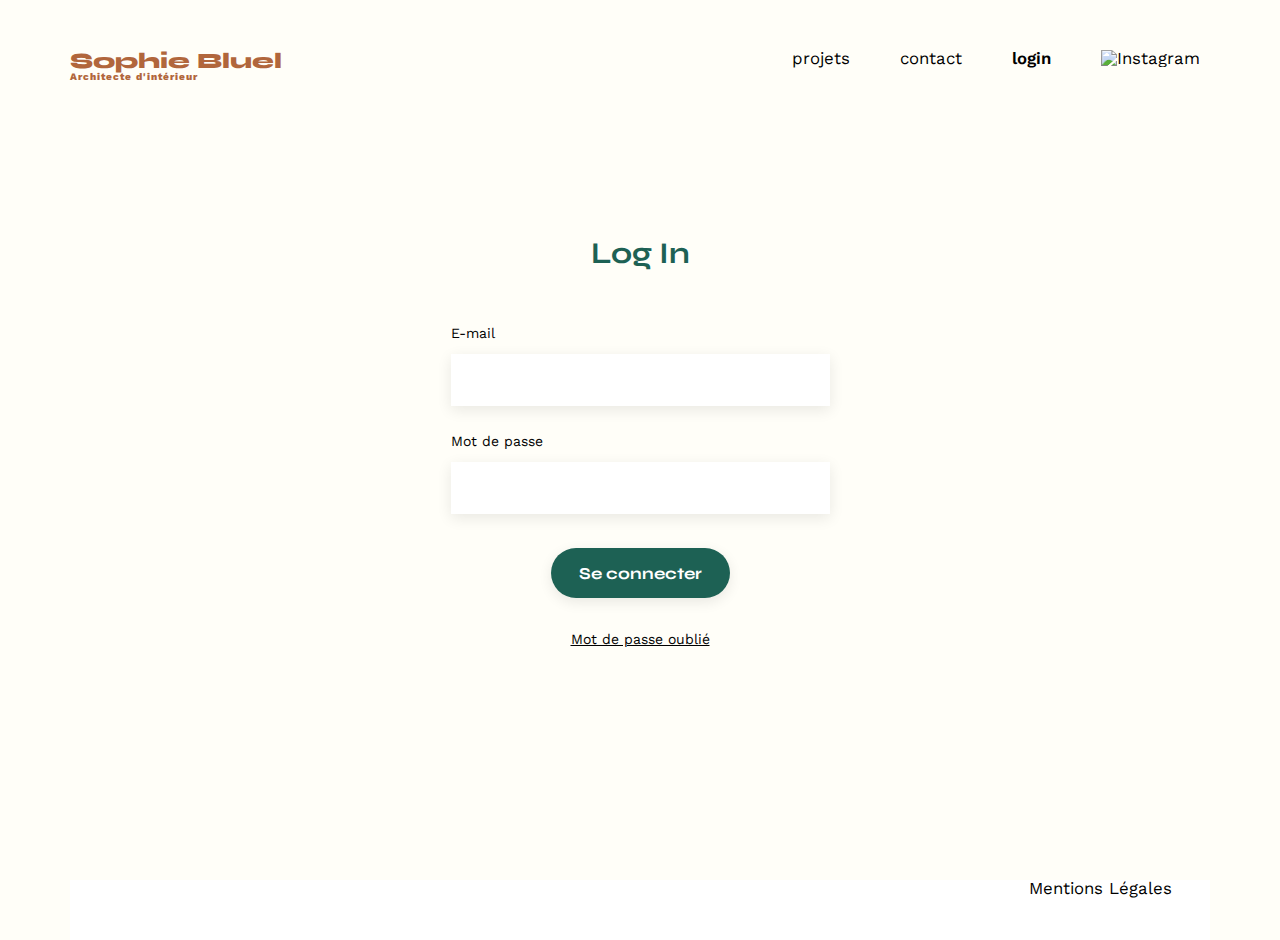
==== FrontEnd/login.html @ 5aa2f25e "Optimisation filtre et gallery, + integration page login" ====
<!DOCTYPE html>
<html lang="fr">
<head>
	<meta charset="UTF-8">
	<title>Sophie Bluel - Architecte d'intérieur</title>
	<meta name="viewport" content="width=device-width, initial-scale=1.0">
	<link rel="preconnect" href="https://fonts.googleapis.com">
	<link rel="preconnect" href="https://fonts.gstatic.com" crossorigin>
	<link href="https://fonts.googleapis.com/css2?family=Syne:wght@700;800&family=Work+Sans&display=swap" rel="stylesheet">
	<meta name="description" content="">
	<link rel="stylesheet" href="./assets/style.css">
	<link rel="stylesheet" href="./assets/login.css">
</head>
<body>
<header>
	<h1>Sophie Bluel <span>Architecte d'intérieur</span></h1>
	<nav>
		<ul>
			<li><a href="index.html">projets</a></li>
			<li>contact</li>
			<li><a class="loginNav" href="login.html">login</a></li>
			<li><img src="./assets/icons/instagram.png" alt="Instagram"></li>
		</ul>
	</nav>
</header>
<main>
    <section class="login" id="login">
        <h2>Log In</h2>
        <form action="#" method="post">
            <label for="email">E-mail</label>
            <input type="email" name="email">
            <label for="password">Mot de passe</label>
            <input type="password" name="password">
            <input type="submit" id="submit-btn" value="Se connecter">
        </form>
        <a href="#">Mot de passe oublié</a>
    </section>
</main>

<footer>
	<nav>
		<ul>
			<li>Mentions Légales</li>
		</ul>
	</nav>
</footer>
<script src="scripts/login.js"></script>
</body>
</html>
---- FrontEnd/assets/style.css ----
/* http://meyerweb.com/eric/tools/css/reset/
   v2.0 | 20110126
   License: none (public domain)
*/

html, body, div, span, applet, object, iframe,
h1, h2, h3, h4, h5, h6, p, blockquote, pre,
a, abbr, acronym, address, big, cite, code,
del, dfn, em, img, ins, kbd, q, s, samp,
small, strike, strong, sub, sup, tt, var,
b, u, i, center,
dl, dt, dd, ol, ul, li,
fieldset, form, label, legend,
table, caption, tbody, tfoot, thead, tr, th, td,
article, aside, canvas, details, embed,
figure, figcaption, footer, header, hgroup,
menu, nav, output, ruby, section, summary,
time, mark, audio, video {
	margin: 0;
	padding: 0;
	border: 0;
	font-size: 100%;
	font: inherit;
	vertical-align: baseline;
}
/* HTML5 display-role reset for older browsers */
article, aside, details, figcaption, figure,
footer, header, hgroup, menu, nav, section {
	display: block;
}
body {
	line-height: 1;
}
ol, ul {
	list-style: none;
}
blockquote, q {
	quotes: none;
}
blockquote:before, blockquote:after,
q:before, q:after {
	content: '';
	content: none;
}
table {
	border-collapse: collapse;
	border-spacing: 0;
}
/** end reset css**/
body {
	max-width: 1140px;
	margin:auto;
	font-family: 'Work Sans' ;
	font-size: 14px;
	background: #FFFEF8;
}
header {
	display: flex;
	justify-content: space-between;
	margin: 50px 0
}
section {
	margin: 50px 0
}

h1{
	display: flex;
	flex-direction: column;
	font-family: 'Syne';
	font-size: 22px;
	font-weight: 800;
	color: #B1663C
}

h1 > span {
	font-family: 'Work Sans';
	font-size:10px;
	letter-spacing: 0.1em;
;
}

h2{
	font-family: 'Syne';
	font-weight: 700;
	font-size: 30px;
	color: #1D6154
}
nav ul {
	display: flex;
	align-items: center;
	list-style-type: none;
	gap: 30px;

}
nav li {
	padding: 0 10px;
	font-size: 1.2em;
}

li:hover {
	color: #B1663C;
}
#introduction {
	display: flex;
	align-items: center;
}
#introduction figure {
	flex: 1
}
#introduction img {
	display: block;
	margin: auto;
	width: 80%;
}

#introduction article {
	flex: 1
}
#introduction h2 {
	margin-bottom: 1em;
}

#introduction p {
	margin-bottom: 0.5em;
}
#portfolio h2 {
	text-align: center;
	margin-bottom: 2em;
}
.gallery {
	width: 100%;
	display: grid;
	grid-template-columns: 1fr 1fr 1fr;
	grid-column-gap: 20px;
	grid-row-gap: 20px;
}

.gallery img {
	width: 100%;

}
#contact, #login{
	width: 50%;
	margin: auto;
}
#contact , #login > * {
	text-align: center;

}
#contact h2{
	margin-bottom: 20px;
}
#contact form, #login form {
	text-align: left;
	margin-top:30px;
	display: flex;
	flex-direction: column;
}

#contact input, #login input {
	height: 50px;
	font-size: 1.2em;
	border: none;
	box-shadow: 0px 4px 14px rgba(0, 0, 0, 0.09);
}
#contact label, #login label {
	margin: 2em 0 1em 0;
}
#contact textarea {
	border: none;
	box-shadow: 0px 4px 14px rgba(0, 0, 0, 0.09);
}

input[type="submit"]{
	font-family: 'Syne';
	font-weight: 700;
	color: white;
	background-color: #1D6154;
	margin : 2em auto ;
	width: 180px;
	text-align: center;
	border-radius: 60px ;
}

footer{
	background-color: white;
	height: 60px;
}
footer nav ul {
	display: flex;
	justify-content: flex-end;
	margin: 2em
}


/****** filters *******/

.filters{
	width: 100%;
	margin:auto;
	margin-bottom: 60px;
	display: flex;
	justify-content: center;
}

.filterButton {
	height: 37px;
	min-width: 100px;
	margin : 0 10px 0 0;
	font-size: 16px;
	font-family: 'Syne';
	font-weight: 700;
	color: #1D6154;
	background: none;
	border:#1D6154 1px solid;
	border-radius: 60px;
	text-align: center;
	border-radius: 60px ;
	cursor: pointer;
}

.filter2{
	width: 157px;
}
.filter3{
	width: 198px;
}

.filterButton:hover {
	background-color: #1D6154;
	color: white;
}

.hidden {
	display: none;
}

a {
	text-decoration: none;
	color: inherit;
}
---- FrontEnd/assets/login.css ----
/* LOGIN */
.loginNav {
    font-weight: 600;
}

.login {
	display: flex;
	flex-direction: column;
	justify-content: center;
    align-items: center;
	height: 80vh;

}
.login a {
	text-decoration: underline;
	margin-bottom: 100px;
}

form {
    width: 379px;
}

#submit-btn {
    width: 179px;
    height: 36px;
}
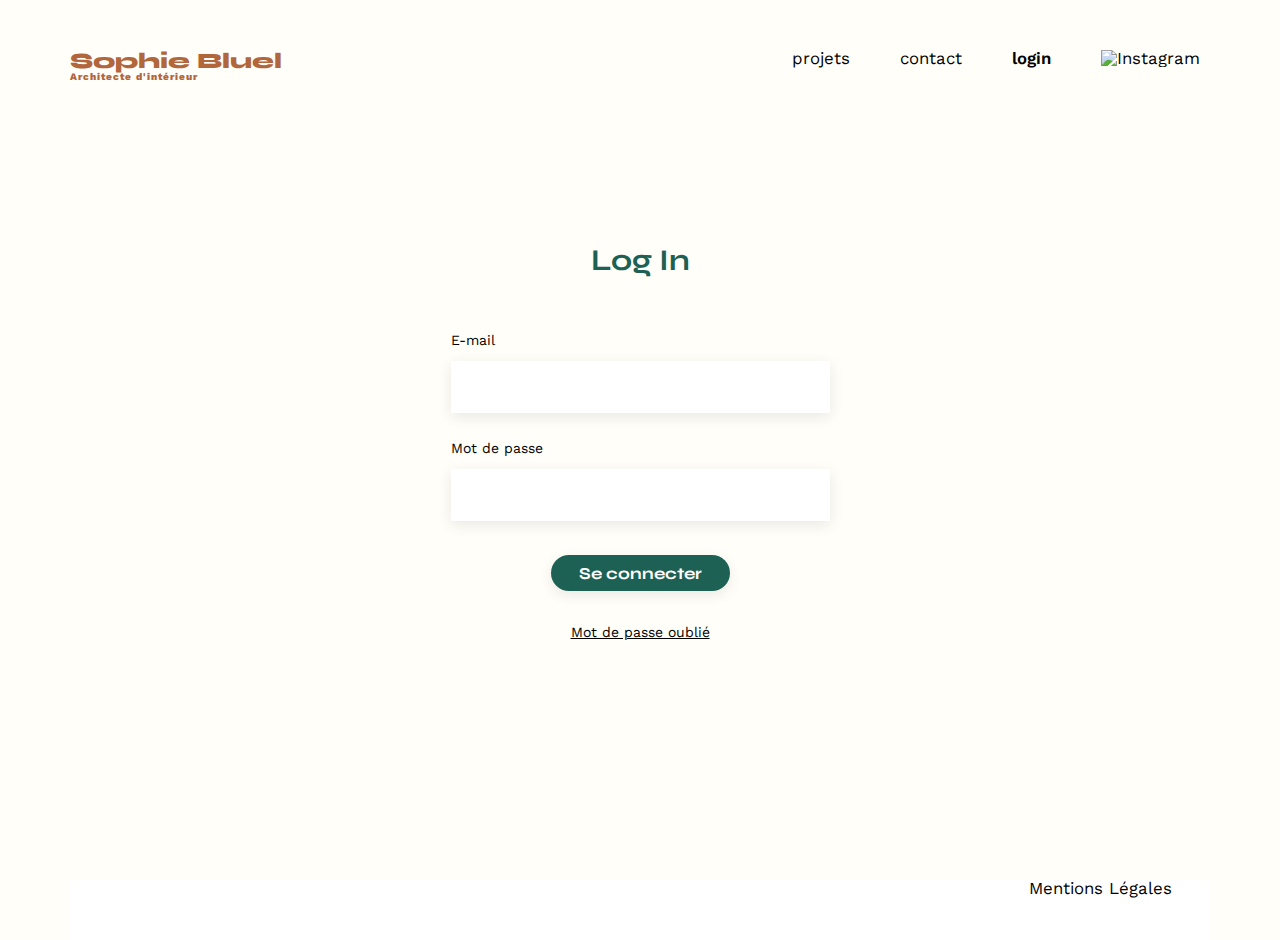
==== commit 05411cfe: "ajout de la récupération du token login et du local storage pour les fetch" ====
--- a/FrontEnd/login.html
+++ b/FrontEnd/login.html
@@ -24,13 +24,13 @@
 	</nav>
 </header>
 <main>
-    <section class="login" id="login">
+    <section class="login">
         <h2>Log In</h2>
-        <form action="#" method="post">
+        <form id="formLogin">
             <label for="email">E-mail</label>
-            <input type="email" name="email">
+            <input type="email" id="email" name="email" required>
             <label for="password">Mot de passe</label>
-            <input type="password" name="password">
+            <input type="password" id="password" name="password" required>
             <input type="submit" id="submit-btn" value="Se connecter">
         </form>
         <a href="#">Mot de passe oublié</a>
--- a/FrontEnd/assets/style.css
+++ b/FrontEnd/assets/style.css
@@ -139,31 +139,31 @@
 	width: 100%;
 
 }
-#contact, #login{
+#contact, .login{
 	width: 50%;
 	margin: auto;
 }
-#contact , #login > * {
+#contact , .login > * {
 	text-align: center;
 
 }
 #contact h2{
 	margin-bottom: 20px;
 }
-#contact form, #login form {
+#contact form, .login form {
 	text-align: left;
 	margin-top:30px;
 	display: flex;
 	flex-direction: column;
 }
 
-#contact input, #login input {
+#contact input, .login input {
 	height: 50px;
 	font-size: 1.2em;
 	border: none;
 	box-shadow: 0px 4px 14px rgba(0, 0, 0, 0.09);
 }
-#contact label, #login label {
+#contact label, .login label {
 	margin: 2em 0 1em 0;
 }
 #contact textarea {
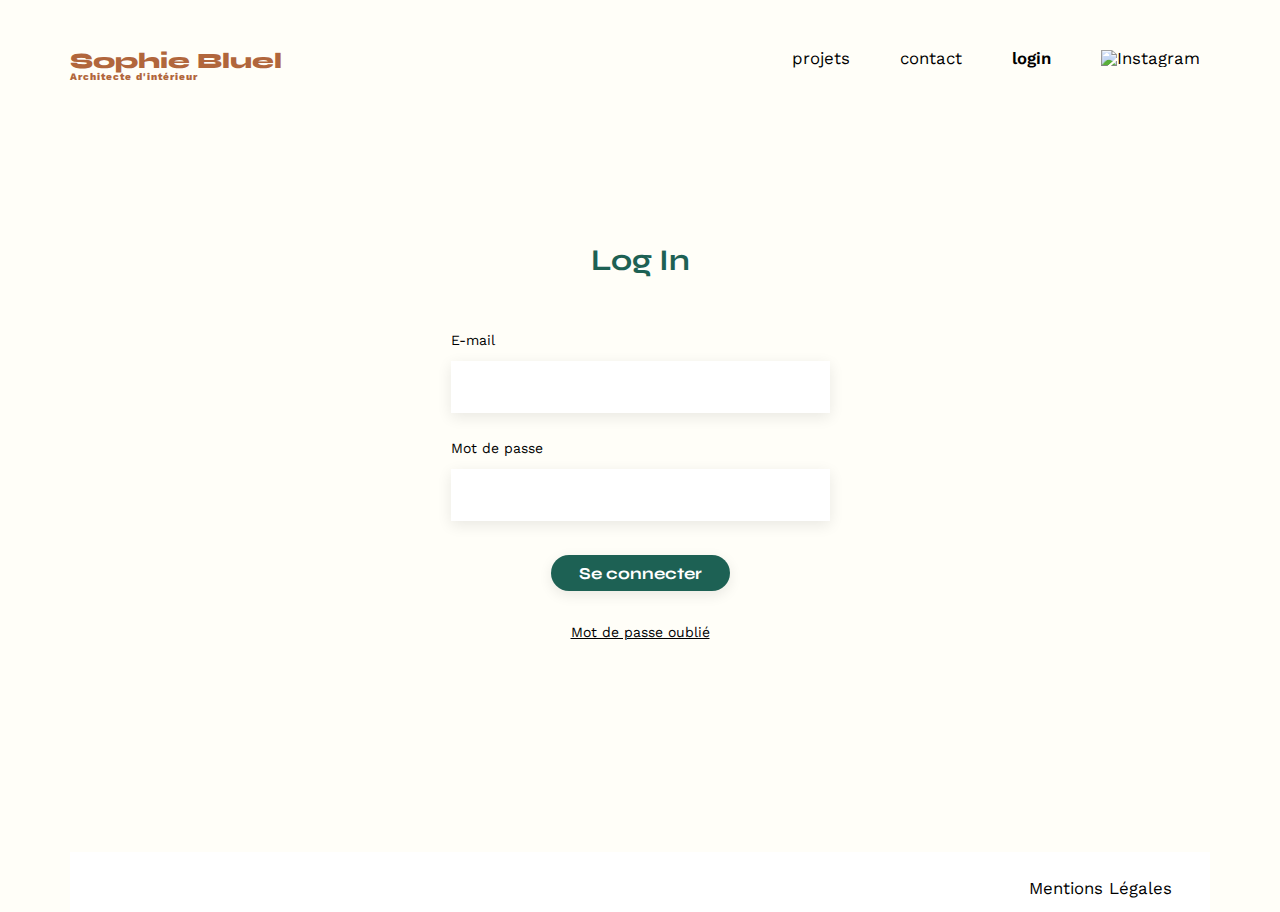
==== commit 69217ee4: "visuel mode edition" ====
--- a/FrontEnd/login.html
+++ b/FrontEnd/login.html
@@ -44,6 +44,8 @@
 		</ul>
 	</nav>
 </footer>
+<script src="scripts/fetch.js"></script>
 <script src="scripts/login.js"></script>
+<script src="scripts/script.js"></script>
 </body>
 </html>
--- a/FrontEnd/assets/style.css
+++ b/FrontEnd/assets/style.css
@@ -48,13 +48,24 @@
 }
 /** end reset css**/
 body {
-	max-width: 1140px;
+	max-width: 1440px;
 	margin:auto;
 	font-family: 'Work Sans' ;
 	font-size: 14px;
 	background: #FFFEF8;
+	display: flex;
+	flex-direction: column;
+	align-items: center;
+}
+
+main, header, footer {
+	max-width: 1140px;
+}
+main {
+	width: 100%;
 }
 header {
+	width: 100%;
 	display: flex;
 	justify-content: space-between;
 	margin: 50px 0
@@ -183,6 +194,7 @@
 }
 
 footer{
+	width: 100%;
 	background-color: white;
 	height: 60px;
 }
@@ -238,4 +250,44 @@
 a {
 	text-decoration: none;
 	color: inherit;
-}
+	cursor: pointer;
+}
+
+/****** Edition Mode ******/
+
+.editionHeader {
+	width: 100%;
+	height: 59px;
+	background-color: black;
+	color: white;
+	display: flex;
+	align-items: center;
+	justify-content: center;
+	gap: 10px;
+	font-size: 16px;
+}
+
+.portfolioTitle {
+	position: relative;
+	display: flex;
+	justify-content: center;
+}
+
+#portfolio .editionBtn{
+	position: absolute;
+	left: 700px;
+	top: +10px;
+	background: none;   /* Supprime la couleur de fond */
+    border: none;       /* Supprime la bordure */
+    padding: 0;         /* Supprime les marges internes */
+    font: inherit;      /* Hérite de la police du parent */
+    color: inherit;     /* Hérite de la couleur du texte du parent */
+    cursor: pointer;    /* Curseur par défaut pour un bouton */
+    outline: none; 
+	float: right; /* Positionne le bouton à droite */
+    margin-left: 10px; /* Espace entre le bouton et le titre */
+}
+
+#modale {
+	
+}--- a/FrontEnd/assets/login.css
+++ b/FrontEnd/assets/login.css
@@ -23,4 +23,9 @@
 #submit-btn {
     width: 179px;
     height: 36px;
+}
+
+#formLogin p{
+	color: red;
+	padding: 10px;
 }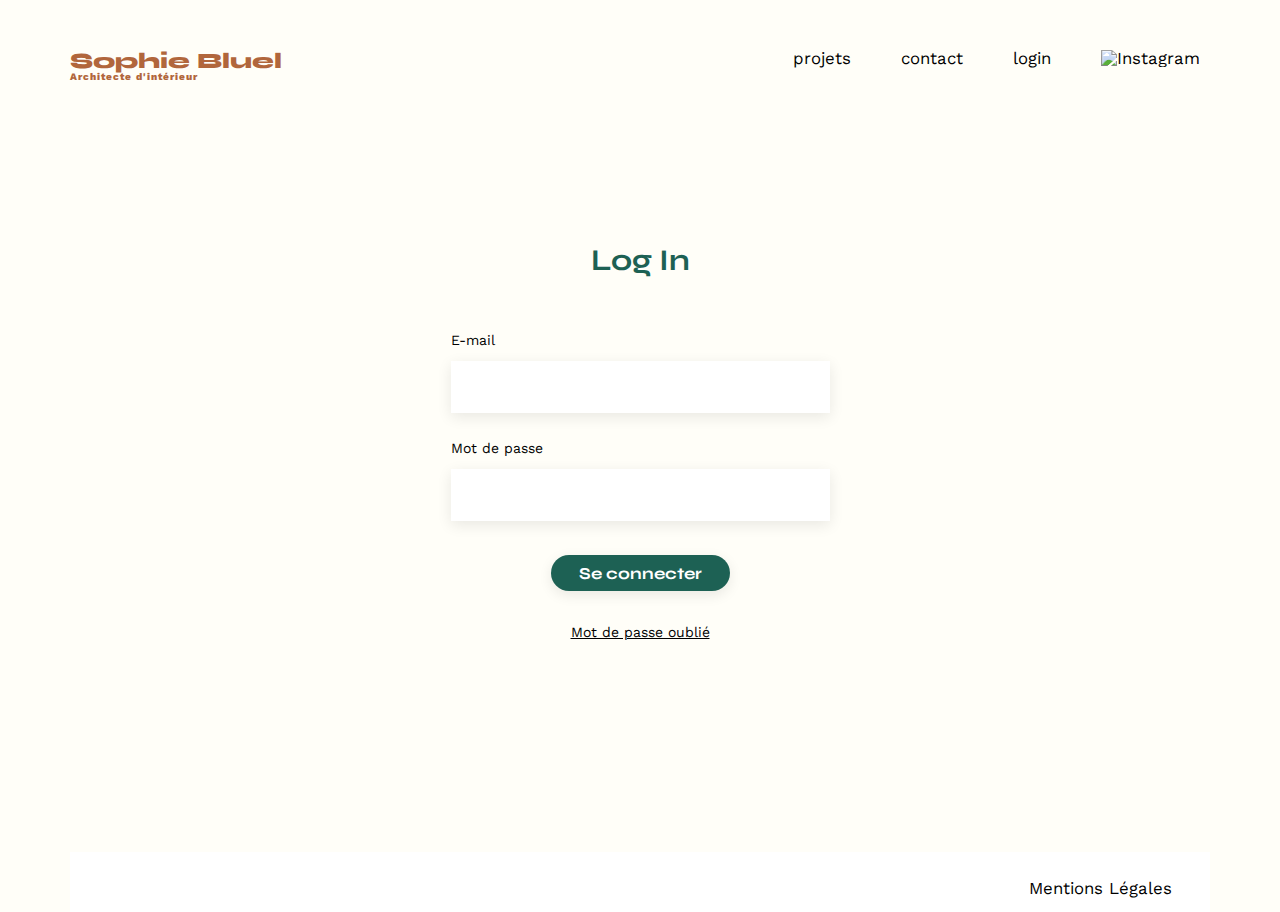
==== commit 6e0221e3: "ajout de la supression et de l'ajout photo en mode edition" ====
--- a/FrontEnd/login.html
+++ b/FrontEnd/login.html
@@ -18,7 +18,7 @@
 		<ul>
 			<li><a href="index.html">projets</a></li>
 			<li>contact</li>
-			<li><a class="loginNav" href="login.html">login</a></li>
+			<li><a class="login-nav" href="login.html">login</a></li>
 			<li><img src="./assets/icons/instagram.png" alt="Instagram"></li>
 		</ul>
 	</nav>
@@ -26,7 +26,7 @@
 <main>
     <section class="login">
         <h2>Log In</h2>
-        <form id="formLogin">
+        <form id="form-login">
             <label for="email">E-mail</label>
             <input type="email" id="email" name="email" required>
             <label for="password">Mot de passe</label>
--- a/FrontEnd/assets/style.css
+++ b/FrontEnd/assets/style.css
@@ -161,20 +161,20 @@
 #contact h2{
 	margin-bottom: 20px;
 }
-#contact form, .login form {
+#contact form, .login form, #modale form {
 	text-align: left;
 	margin-top:30px;
 	display: flex;
 	flex-direction: column;
 }
 
-#contact input, .login input {
+#contact input, .login input, #modale input, #modale select {
 	height: 50px;
 	font-size: 1.2em;
 	border: none;
 	box-shadow: 0px 4px 14px rgba(0, 0, 0, 0.09);
 }
-#contact label, .login label {
+#contact label, .login label, #modale label {
 	margin: 2em 0 1em 0;
 }
 #contact textarea {
@@ -215,7 +215,7 @@
 	justify-content: center;
 }
 
-.filterButton {
+.filter-button {
 	height: 37px;
 	min-width: 100px;
 	margin : 0 10px 0 0;
@@ -238,7 +238,7 @@
 	width: 198px;
 }
 
-.filterButton:hover {
+.filter-button:hover {
 	background-color: #1D6154;
 	color: white;
 }
@@ -255,7 +255,7 @@
 
 /****** Edition Mode ******/
 
-.editionHeader {
+.edition-header {
 	width: 100%;
 	height: 59px;
 	background-color: black;
@@ -267,13 +267,13 @@
 	font-size: 16px;
 }
 
-.portfolioTitle {
+.portfolio-title {
 	position: relative;
 	display: flex;
 	justify-content: center;
 }
 
-#portfolio .editionBtn{
+#portfolio .edition-btn{
 	position: absolute;
 	left: 700px;
 	top: +10px;
@@ -288,6 +288,183 @@
     margin-left: 10px; /* Espace entre le bouton et le titre */
 }
 
+
+/***** modale ****/
 #modale {
-	
-}+	position: fixed;
+	top: 0;
+	left: 0;
+	width: 100%;
+	height: 100%;
+	background: rgba(0, 0, 0, 0.5);
+	display: flex;
+	align-items: center;
+	justify-content: center;
+	z-index: 1000;
+}
+
+#modale-wrapper {
+	max-width: 630px;
+	max-height: 688px;
+	width: 100%;
+	height: 100%;
+	padding: 0 105px;
+	background-color: #ffffff;
+	border-radius: 10px;
+	display: flex;
+	flex-direction: column;
+	align-items: center;
+	box-sizing: border-box;
+	position: relative;
+}
+
+#close-modale {
+	position: absolute;
+	top: 40px;
+	right: 40px;
+	margin: 0;
+	padding: 0;
+	border: none;
+	background: inherit;
+}
+
+#backward-modale {
+	position: absolute;
+	top: 40px;
+	left: 40px;
+	margin: 0;
+	padding: 0;
+	border: none;
+	background: inherit;
+}
+
+#modale-wrapper h2 {
+	margin: 60px 0 50px 0;
+	color: #000000;
+	font-family: 'Work Sans';
+	font-weight: 400;
+	font-size: 26px;
+}
+
+#modale input[type="button"], #modale input[type="submit"]{
+	font-family: 'Work Sans';
+	font-weight: 500;
+	font-size: 14px;
+	color: white;
+	background-color: #1D6154;
+	margin : 3em auto ;
+	text-align: center;
+	border-radius: 60px ;
+	border: none;
+	width: 237px;
+	height: 36px;
+}
+
+.custom-file-button {
+	font-family: 'Work Sans';
+	font-weight: 500;
+	font-size: 14px;
+	color: #306685;
+	background-color: #CBD6DC;
+	text-align: center;
+	line-height: 2.5;
+	display: inline-block;
+	border-radius: 50px ;
+	border: none;
+	width: 173px;
+	height: 36px;
+}
+
+#modale .input-modale {
+	border-top: #B3B3B3 2px solid;
+	display: flex;
+	justify-content: center;
+}
+
+.main-modale {
+	flex: 1;
+	width: 100%;
+	display: flex;
+	flex-direction: column;
+	justify-content: space-between;
+}
+
+.modale-gallery {
+	display: grid;
+	max-height: 400px;
+	grid-template-columns: 1fr 1fr 1fr 1fr 1fr;
+	grid-column-gap: 10px;
+	grid-row-gap: 30px;
+	overflow: auto;
+}
+.modale-gallery img {
+	width: 100%;
+	height: 101px;
+	object-fit: cover;
+}
+
+.modale-gallery article {
+	display: flex;
+	position: relative;
+}
+
+.trash {
+	width: 17px;
+	height: 17px;
+	top: 5px;
+	right: 5px;
+	position: absolute;
+	background-color: black;
+	color: #ffffff;
+	font-size: 12px;
+	display: flex;
+	justify-content: center;
+	align-items: center;
+}
+
+#close-modale:hover, .trash:hover{
+	cursor: pointer;
+	transform: scale(1.2);
+} 
+
+button:hover, input[type="submit"]:hover, input[type="button"]:hover, .custom-file-button:hover {
+	cursor: pointer;
+	transform: scale(1.1);
+	transition: 0.4s;
+}
+
+#modale form, #modale label {
+	margin: 0;
+}
+
+#add-container{
+	background: #E8F1F6;
+	max-width: 420px;
+	max-height: 169px;
+	width: 100%;
+	height: 100%;
+	display: flex;
+	justify-content: center;
+}
+
+#add-container div {
+	display: flex;
+	flex-direction: column;
+	align-items: center;
+	padding: 20px;
+	gap: 5px;
+	box-sizing: border-box;
+}
+
+#add-container img{
+	height: 100%;
+	object-fit: cover;
+}
+
+#modale p {
+	font-size: 10px;
+}
+
+.fa-image {
+	color: #B9C5CC;
+}
